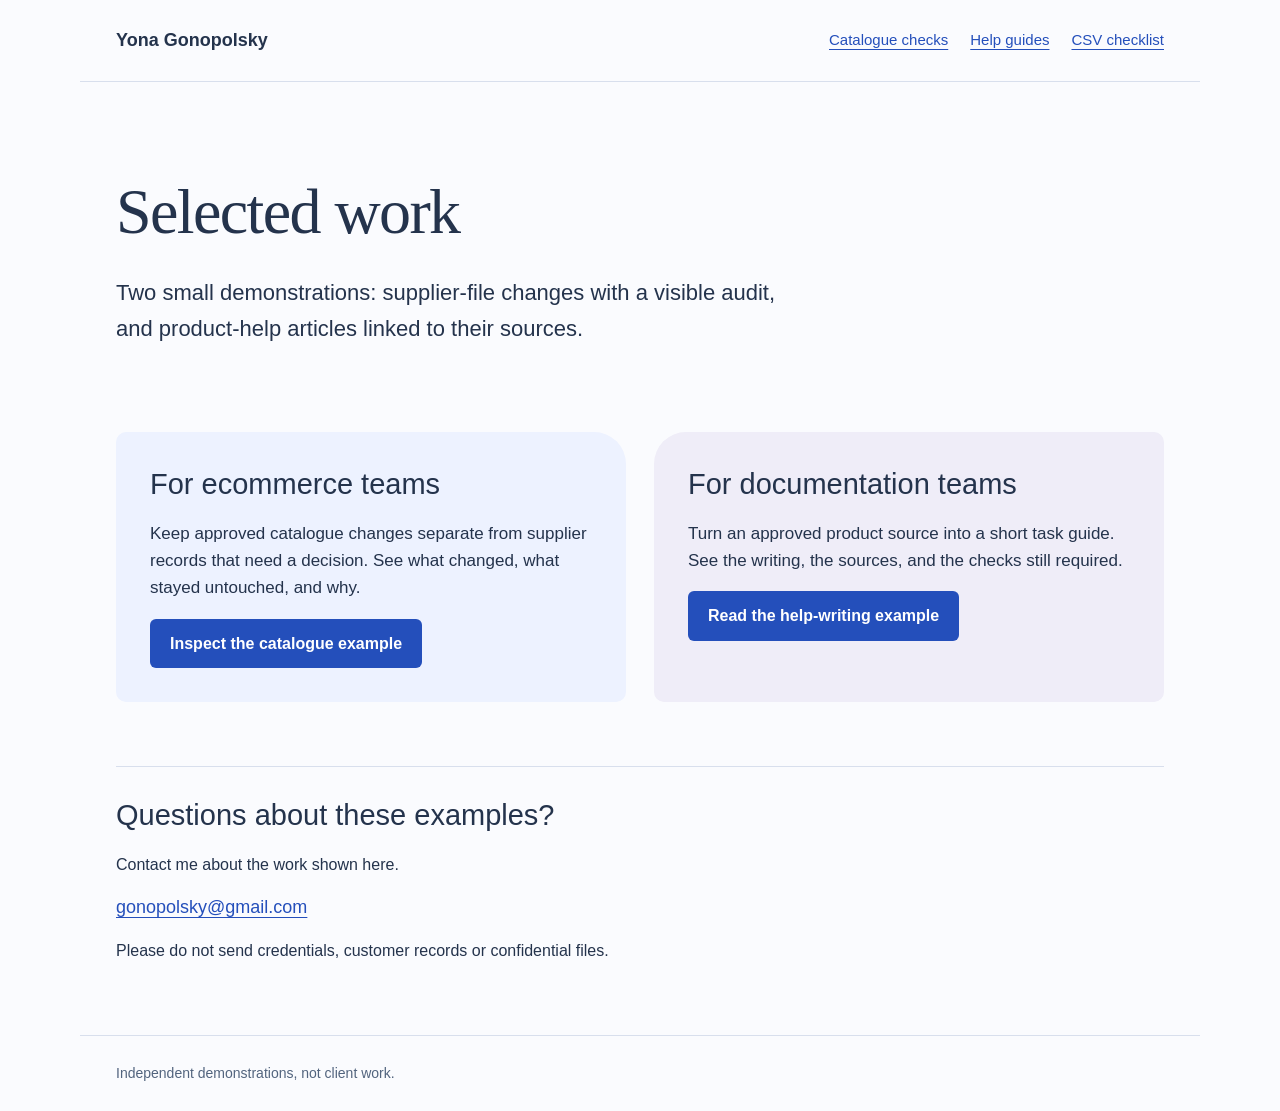
==== work/index.html @ 379b5889 "Add independent work examples without changing existing portfolio" ====
<!doctype html><html lang="en"><head><meta charset="utf-8"><meta name="viewport" content="width=device-width, initial-scale=1"><meta name="description" content="Yona Gonopolsky's independent demonstrations of catalogue reconciliation and source-linked product help."><title>Work examples | Yona Gonopolsky</title><link rel="stylesheet" href="style.css"></head><body><a class="skip" href="#main">Skip to content</a><header><a class="brand" href="index.html">Yona Gonopolsky</a><nav aria-label="Main navigation"><a href="catalogue.html">Catalogue checks</a><a href="help-guides.html">Help guides</a><a href="checklist.html">CSV checklist</a></nav></header><main id="main"><section class="hero"><h1>Selected work</h1><p class="intro">Two small demonstrations: supplier-file changes with a visible audit, and product-help articles linked to their sources.</p></section><section class="paths" aria-label="Choose a work example"><article class="path"><h2>For ecommerce teams</h2><p>Keep approved catalogue changes separate from supplier records that need a decision. See what changed, what stayed untouched, and why.</p><a class="button" href="catalogue.html">Inspect the catalogue example</a></article><article class="path"><h2>For documentation teams</h2><p>Turn an approved product source into a short task guide. See the writing, the sources, and the checks still required.</p><a class="button" href="help-guides.html">Read the help-writing example</a></article></section><section class="contact"><h2>Questions about these examples?</h2><p>Contact me about the work shown here.</p><a href="mailto:gonopolsky@gmail.com">gonopolsky@gmail.com</a><p>Please do not send credentials, customer records or confidential files.</p></section></main><footer>Independent demonstrations, not client work.</footer></body></html>
---- work/style.css ----
*{box-sizing:border-box}html{scroll-behavior:smooth}body{margin:0;background:#fafbfe;color:#24334c;font:18px/1.6 'Trebuchet MS',Arial,sans-serif}a{color:#244fbb;text-underline-offset:4px}a:hover{color:#102a72}a:focus-visible{outline:3px solid #c45312;outline-offset:5px}header,main,footer{max-width:1120px;margin:auto;padding:26px 36px}header{display:flex;justify-content:space-between;gap:24px;align-items:center;border-bottom:1px solid #d8dfed}nav{display:flex;gap:22px;flex-wrap:wrap;font-size:15px}.brand{font-weight:bold;color:#24334c;text-decoration:none}.hero{padding:68px 0 40px;max-width:850px}h1{font-family:Georgia,serif;font-weight:normal;font-size:clamp(36px,5.4vw,64px);line-height:1.12;letter-spacing:-1.6px;margin:0 0 28px}h2{font-size:29px;line-height:1.25;font-weight:normal;margin:0 0 18px}h3{font-size:21px;line-height:1.35}p{max-width:68ch}.intro{font-size:22px;max-width:660px}.paths{display:grid;grid-template-columns:1fr 1fr;gap:28px;margin:24px 0 64px}.path{padding:34px;background:#edf2ff;border-radius:10px 32px 10px 10px}.path:nth-child(2){background:#efedf8;border-radius:32px 10px 10px 10px}.path p{font-size:17px}.button{display:inline-block;background:#244fbb;color:white;border-radius:6px;padding:12px 20px;text-decoration:none;font-size:16px;font-weight:bold}.button:hover{background:#183d99;color:white}.textlink{display:inline-block;margin:14px 0}.note{border-left:4px solid #9bafd6;padding:15px 22px;background:#f0f3f9;font-size:16px;margin:30px 0}.sheet{background:white;border:1px solid #d8dfed;border-radius:8px;overflow:hidden;margin:30px 0}.sheet-title{padding:18px 24px;background:#edf2ff;font-weight:bold}.record{display:grid;grid-template-columns:1fr 1fr 1fr;gap:18px;padding:20px 24px;border-top:1px solid #d8dfed;font-size:16px}.record strong{display:block;font-size:13px;margin-bottom:8px;color:#52647e}.keep{color:#425692}.change{color:#20604b}.columns{display:grid;grid-template-columns:1.6fr 1fr;gap:58px;align-items:start;margin:36px 0 64px}.aside{background:#edf2ff;border-radius:8px;padding:26px;font-size:16px}.aside h2{font-size:23px}.reading{max-width:760px}.reading section{margin:36px 0}.sample{padding:24px;border-left:4px solid #a99bc9;background:#f3f0fa}code{font:15px/1.5 monospace;overflow-wrap:anywhere}.contact{padding:30px 0;border-top:1px solid #d8dfed}.contact p{font-size:16px}footer{font-size:14px;color:#52647e;border-top:1px solid #d8dfed}.skip{position:absolute;left:-9999px}.skip:focus{left:15px;top:15px;background:white;padding:10px}@media(max-width:650px){header,main,footer{padding:22px}header{align-items:start;flex-direction:column;gap:12px}.hero{padding:40px 0 24px}h1{letter-spacing:-.7px}.intro{font-size:20px}.paths,.columns{grid-template-columns:1fr;gap:20px}.path{padding:25px}.record{padding:16px;gap:10px;grid-template-columns:1fr 1fr}.record>div:first-child{grid-column:1/-1}.columns{margin-bottom:36px}nav{gap:16px}.reading section{margin:28px 0}}@media(prefers-reduced-motion:reduce){html{scroll-behavior:auto}}
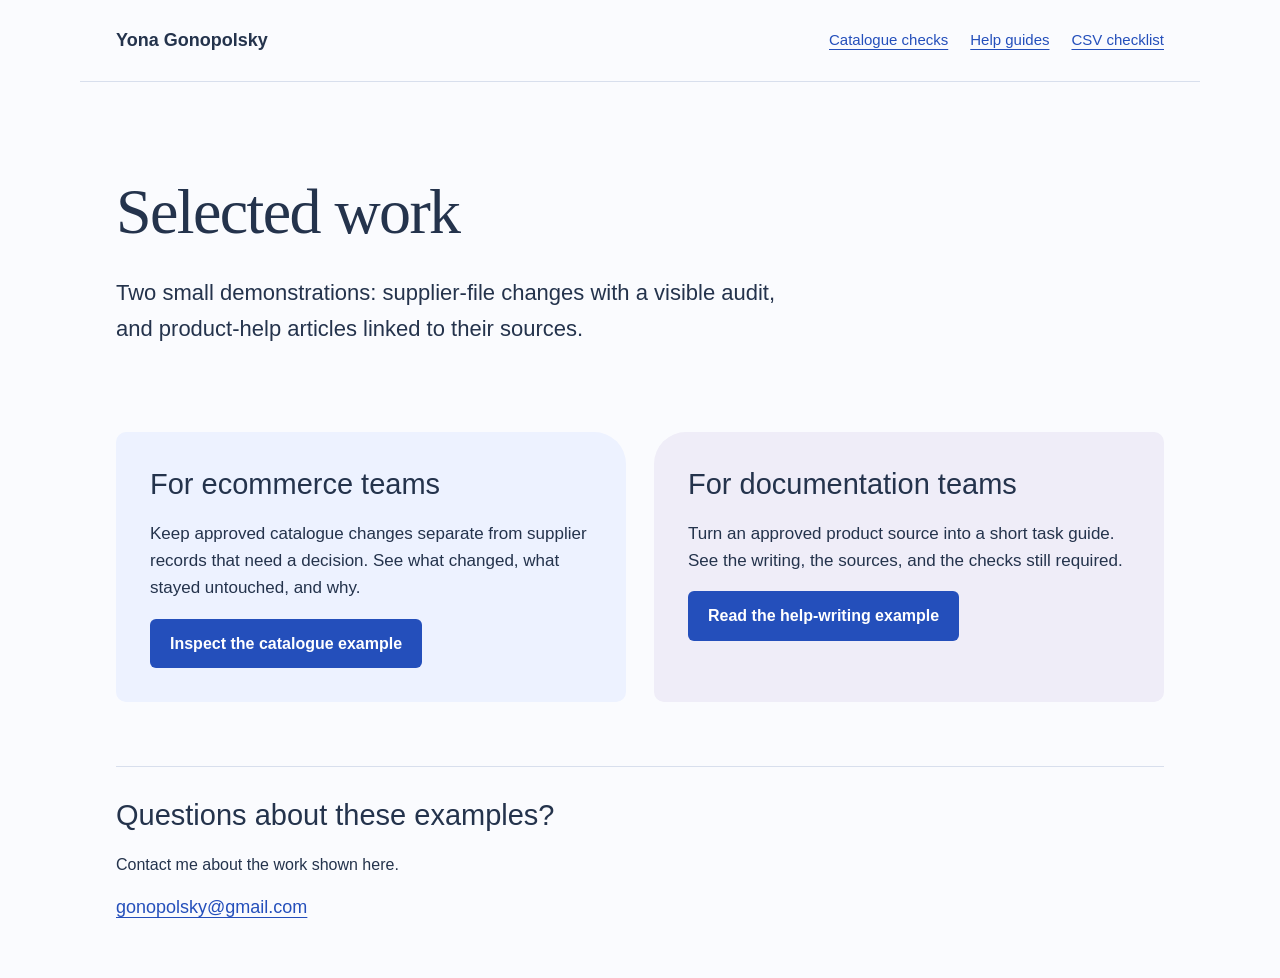
==== commit 34848487: "Remove repeated disclaimers from work/index.html" ====
--- a/work/index.html
+++ b/work/index.html
@@ -1 +1 @@
-<!doctype html><html lang="en"><head><meta charset="utf-8"><meta name="viewport" content="width=device-width, initial-scale=1"><meta name="description" content="Yona Gonopolsky's independent demonstrations of catalogue reconciliation and source-linked product help."><title>Work examples | Yona Gonopolsky</title><link rel="stylesheet" href="style.css"></head><body><a class="skip" href="#main">Skip to content</a><header><a class="brand" href="index.html">Yona Gonopolsky</a><nav aria-label="Main navigation"><a href="catalogue.html">Catalogue checks</a><a href="help-guides.html">Help guides</a><a href="checklist.html">CSV checklist</a></nav></header><main id="main"><section class="hero"><h1>Selected work</h1><p class="intro">Two small demonstrations: supplier-file changes with a visible audit, and product-help articles linked to their sources.</p></section><section class="paths" aria-label="Choose a work example"><article class="path"><h2>For ecommerce teams</h2><p>Keep approved catalogue changes separate from supplier records that need a decision. See what changed, what stayed untouched, and why.</p><a class="button" href="catalogue.html">Inspect the catalogue example</a></article><article class="path"><h2>For documentation teams</h2><p>Turn an approved product source into a short task guide. See the writing, the sources, and the checks still required.</p><a class="button" href="help-guides.html">Read the help-writing example</a></article></section><section class="contact"><h2>Questions about these examples?</h2><p>Contact me about the work shown here.</p><a href="mailto:gonopolsky@gmail.com">gonopolsky@gmail.com</a><p>Please do not send credentials, customer records or confidential files.</p></section></main><footer>Independent demonstrations, not client work.</footer></body></html>+<!doctype html><html lang="en"><head><meta charset="utf-8"><meta name="viewport" content="width=device-width, initial-scale=1"><meta name="description" content="Yona Gonopolsky's independent demonstrations of catalogue reconciliation and source-linked product help."><title>Work examples | Yona Gonopolsky</title><link rel="stylesheet" href="style.css"></head><body><a class="skip" href="#main">Skip to content</a><header><a class="brand" href="index.html">Yona Gonopolsky</a><nav aria-label="Main navigation"><a href="catalogue.html">Catalogue checks</a><a href="help-guides.html">Help guides</a><a href="checklist.html">CSV checklist</a></nav></header><main id="main"><section class="hero"><h1>Selected work</h1><p class="intro">Two small demonstrations: supplier-file changes with a visible audit, and product-help articles linked to their sources.</p></section><section class="paths" aria-label="Choose a work example"><article class="path"><h2>For ecommerce teams</h2><p>Keep approved catalogue changes separate from supplier records that need a decision. See what changed, what stayed untouched, and why.</p><a class="button" href="catalogue.html">Inspect the catalogue example</a></article><article class="path"><h2>For documentation teams</h2><p>Turn an approved product source into a short task guide. See the writing, the sources, and the checks still required.</p><a class="button" href="help-guides.html">Read the help-writing example</a></article></section><section class="contact"><h2>Questions about these examples?</h2><p>Contact me about the work shown here.</p><a href="mailto:gonopolsky@gmail.com">gonopolsky@gmail.com</a></section></main></body></html>
